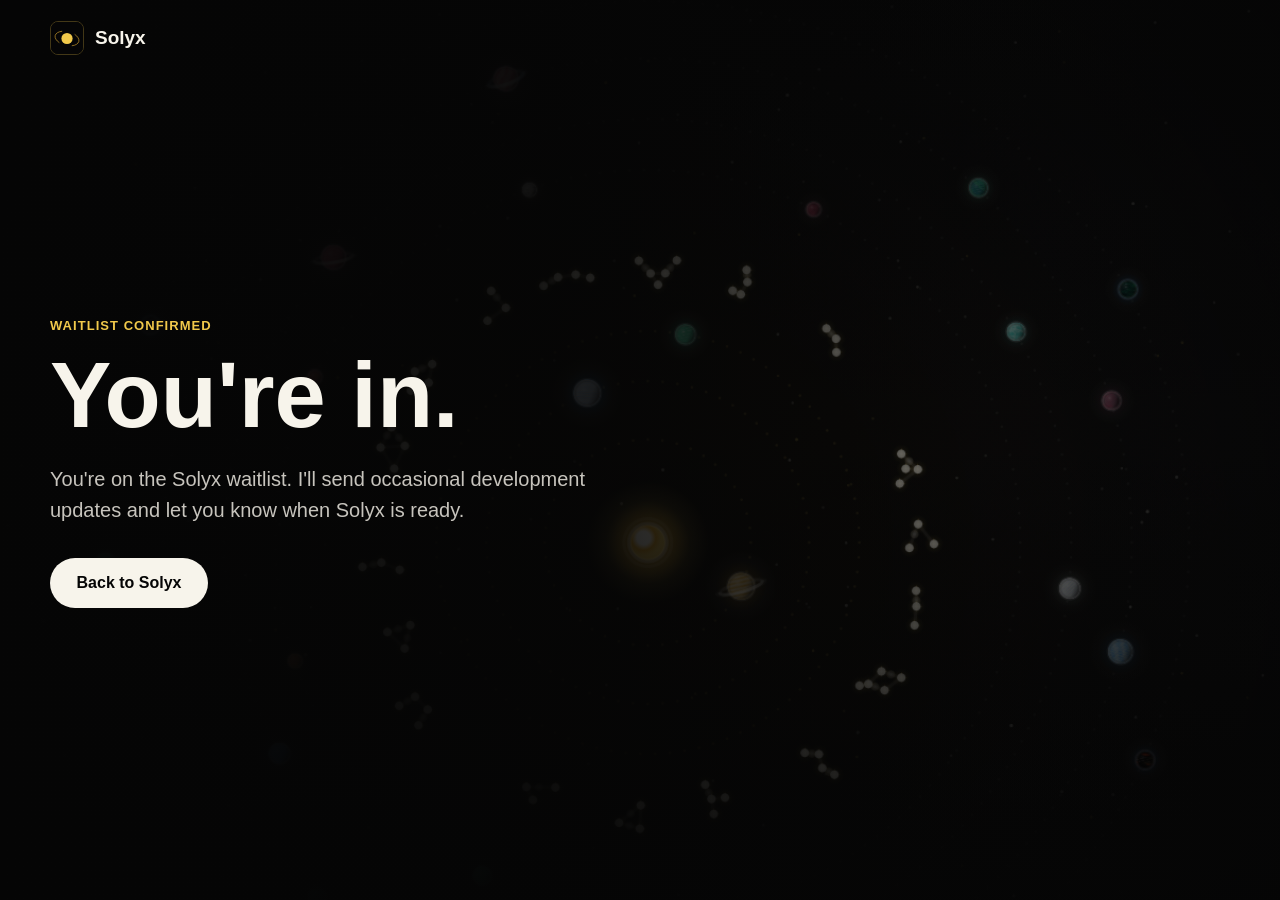
==== confirmed/index.html @ 7e3e79fc "Add branded waitlist confirmation page" ====
<!doctype html>
<html lang="en">
<head>
  <meta charset="utf-8">
  <meta name="viewport" content="width=device-width, initial-scale=1">
  <meta name="theme-color" content="#050505">
  <meta name="robots" content="noindex">
  <meta name="description" content="Your place on the Solyx waitlist is confirmed.">
  <title>You're on the waitlist - Solyx</title>
  <link rel="icon" href="../assets/solyx-icon.svg" type="image/svg+xml">
  <link rel="stylesheet" href="../styles.css?v=20260911-5">
</head>
<body class="confirmation-body">
  <main class="confirmation-main">
    <img class="confirmation-galaxy" src="../assets/galaxy-overview.png" alt="" width="1206" height="2622" fetchpriority="high" decoding="async">
    <div class="confirmation-shade" aria-hidden="true"></div>

    <header class="confirmation-header wide-shell">
      <a class="brand" href="../" aria-label="Solyx home">
        <img src="../assets/solyx-icon.svg" alt="" width="34" height="34">
        <span>Solyx</span>
      </a>
    </header>

    <div class="confirmation-content wide-shell">
      <p class="eyebrow">Waitlist confirmed</p>
      <h1>You're in.</h1>
      <p>You're on the Solyx waitlist. I'll send occasional development updates and let you know when Solyx is ready.</p>
      <a class="button confirmation-button" href="../">Back to Solyx</a>
    </div>
  </main>
</body>
</html>
---- styles.css ----
:root {
  color-scheme: dark;
  --background: #050505;
  --surface: #11110f;
  --text: #f7f4eb;
  --muted: #aaa7a0;
  --gold: #f1c94b;
  --line: rgba(247, 244, 235, 0.14);
  --wide: 1180px;
  --content: 760px;
}

* { box-sizing: border-box; }
html { background: var(--background); scroll-behavior: smooth; }
body {
  margin: 0;
  min-width: 320px;
  color: var(--text);
  background: var(--background);
  font-family: -apple-system, BlinkMacSystemFont, "SF Pro Text", "Helvetica Neue", sans-serif;
  line-height: 1.55;
}
body::selection { color: #050505; background: var(--gold); }
img { display: block; max-width: 100%; }
a { color: inherit; text-underline-offset: 0.2em; }
button, input { font: inherit; }

.wide-shell, .content-shell, .shell {
  width: min(calc(100% - 40px), var(--wide));
  margin-inline: auto;
}
.content-shell, .document, .shell { max-width: var(--content); }

.site-header {
  position: absolute;
  z-index: 20;
  top: 0;
  right: 0;
  left: 0;
  border-bottom: 1px solid rgba(255, 255, 255, 0.08);
  background: linear-gradient(rgba(5, 5, 5, 0.8), rgba(5, 5, 5, 0.18));
  backdrop-filter: blur(16px);
}
.header-inner, header:not(.site-header) {
  display: flex;
  min-height: 76px;
  align-items: center;
  justify-content: space-between;
  gap: 28px;
}
.brand {
  display: inline-flex;
  align-items: center;
  gap: 11px;
  font-size: 19px;
  font-weight: 750;
  text-decoration: none;
}
.brand img { border: 1px solid rgba(241, 201, 75, 0.26); border-radius: 8px; }
nav {
  display: flex;
  align-items: center;
  gap: 28px;
  color: rgba(247, 244, 235, 0.76);
  font-size: 14px;
}
nav a, .footer-links a { text-decoration: none; }
nav a:hover, .footer-links a:hover { color: var(--gold); }
.header-cta {
  display: inline-flex;
  min-height: 42px;
  align-items: center;
  padding: 0 17px;
  border: 1px solid rgba(247, 244, 235, 0.32);
  border-radius: 999px;
  background: rgba(5, 5, 5, 0.48);
  font-size: 14px;
  font-weight: 700;
  text-decoration: none;
}

.hero {
  position: relative;
  display: grid;
  min-height: min(860px, 92svh);
  align-items: end;
  overflow: hidden;
  isolation: isolate;
}
.hero-galaxy, .hero-shade {
  position: absolute;
  z-index: -2;
  inset: 0;
  width: 100%;
  height: 100%;
}
.hero-galaxy {
  top: -6.07%;
  bottom: auto;
  height: 106.07%;
  object-fit: cover;
  object-position: center 44%;
  filter: brightness(0.82) saturate(0.94);
  transform: scale(1.02);
}
.hero-shade {
  z-index: -1;
  background:
    linear-gradient(90deg, rgba(5, 5, 5, 0.97) 0%, rgba(5, 5, 5, 0.74) 40%, rgba(5, 5, 5, 0.22) 72%, rgba(5, 5, 5, 0.38) 100%),
    linear-gradient(0deg, #050505 0%, transparent 24%, rgba(5, 5, 5, 0.42) 100%);
}
.hero-content { padding-top: 150px; padding-bottom: 112px; }
.eyebrow {
  margin: 0 0 14px;
  color: var(--gold);
  font-size: 13px;
  font-weight: 760;
  letter-spacing: 0.08em;
  text-transform: uppercase;
}
h1, h2, h3, p { letter-spacing: 0; }
h1 {
  max-width: 820px;
  margin: 0;
  font-size: clamp(48px, 7.4vw, 92px);
  line-height: 0.98;
}
h2 { margin: 0; font-size: clamp(38px, 5vw, 64px); line-height: 1.04; }
h3 { font-size: 20px; line-height: 1.2; }
.hero-copy {
  max-width: 600px;
  margin: 24px 0 0;
  color: rgba(247, 244, 235, 0.78);
  font-size: clamp(18px, 2vw, 22px);
}
.waitlist-form {
  width: min(100%, 570px);
  margin-top: 32px;
}
.waitlist-form .formkit-fields {
  display: flex;
  gap: 10px;
  padding: 7px;
  border: 1px solid rgba(247, 244, 235, 0.24);
  border-radius: 999px;
  background: rgba(5, 5, 5, 0.76);
  box-shadow: 0 20px 70px rgba(0, 0, 0, 0.38);
  backdrop-filter: blur(14px);
}
.waitlist-form .formkit-field {
  display: flex;
  min-width: 0;
  flex: 1;
}
.waitlist-form input {
  min-width: 0;
  flex: 1;
  padding: 0 16px;
  border: 0;
  outline: 0;
  background: transparent;
  color: var(--text);
}
.waitlist-form input::placeholder { color: #85827b; }
.waitlist-form button, .button {
  min-height: 50px;
  padding: 0 22px;
  border: 0;
  border-radius: 999px;
  background: var(--text);
  color: #050505;
  font-weight: 760;
  cursor: pointer;
}
.waitlist-form button:hover, .button:hover { background: var(--gold); }
.waitlist-form button:focus-visible,
.button:focus-visible,
.header-cta:focus-visible,
a:focus-visible,
summary:focus-visible {
  outline: 2px solid var(--gold);
  outline-offset: 3px;
}
.waitlist-form button[data-active] { color: transparent; cursor: wait; }
.waitlist-form .formkit-alert {
  margin: 0 0 8px;
  padding: 0;
  font-size: 12px;
  list-style: none;
}
.waitlist-form .formkit-alert-error { color: #f3a5a0; }
.waitlist-form .formkit-alert-success {
  padding: 13px 15px;
  border: 1px solid rgba(241, 201, 75, 0.34);
  border-radius: 8px;
  background: rgba(241, 201, 75, 0.08);
  color: var(--text);
  font-size: 14px;
  line-height: 1.45;
}
.formkit-powered-by-convertkit-container { margin: 8px 0 0 15px; }
.formkit-powered-by-convertkit {
  color: #77746d;
  font-size: 10px;
  text-decoration: none;
}
.formkit-powered-by-convertkit:hover { color: #aaa69d; }
.form-note { margin: 6px 0 0; color: #8f8c84; font-size: 12px; }
.scroll-cue {
  position: absolute;
  right: 28px;
  bottom: 28px;
  display: inline-flex;
  align-items: center;
  gap: 12px;
  color: rgba(247, 244, 235, 0.62);
  font-size: 12px;
  text-decoration: none;
  text-transform: uppercase;
}

.story-section, .principles, .faq-section, .final-cta { padding: 128px 0; }
.story-section, .faq-section { background: #080808; }
.section-intro {
  max-width: 640px;
  margin: 24px 0 0;
  color: var(--muted);
  font-size: 19px;
}
.steps {
  display: grid;
  grid-template-columns: repeat(3, minmax(0, 1fr));
  gap: 34px;
  margin: 72px 0 0;
  padding: 0;
  list-style: none;
}
.steps li { padding-top: 22px; border-top: 1px solid var(--line); }
.step-number {
  color: var(--gold);
  font-family: ui-monospace, "SFMono-Regular", Menlo, monospace;
  font-size: 12px;
}
.steps h3 { margin: 36px 0 10px; }
.steps p, .principle-grid p, .feature-copy p, .final-cta > div > p, footer p { color: var(--muted); }

.feature {
  position: relative;
  overflow: hidden;
  border-top: 1px solid rgba(247, 244, 235, 0.08);
  background: #050505;
}
.feature:nth-of-type(even) { background: #090908; }
.feature-layout {
  display: grid;
  min-height: 820px;
  grid-template-columns: minmax(0, 0.82fr) minmax(360px, 0.7fr);
  align-items: center;
  gap: clamp(50px, 9vw, 140px);
  padding: 100px 0;
}
.feature-layout.reverse { grid-template-columns: minmax(360px, 0.7fr) minmax(0, 0.82fr); }
.feature-layout.reverse .feature-copy { order: 2; }
.feature-copy p:not(.eyebrow) {
  max-width: 540px;
  margin: 24px 0 0;
  font-size: 19px;
}
.feature-copy .feature-detail { color: var(--text); font-size: 15px; font-weight: 700; }
.phone-stage {
  position: relative;
  width: min(100%, 390px);
  justify-self: center;
  aspect-ratio: 1206 / 2472;
  border: 7px solid #24242a;
  border-radius: 48px;
  background: #000;
  box-shadow: 0 38px 100px rgba(0, 0, 0, 0.55), 0 0 70px rgba(241, 201, 75, 0.06);
  overflow: hidden;
}
.phone-stage img {
  position: absolute;
  top: 0;
  left: 0;
  width: 100%;
  height: auto;
  transform: translateY(-5.72%);
}
.feature-galaxy::after {
  position: absolute;
  z-index: 0;
  right: -20%;
  bottom: -40%;
  width: 80%;
  aspect-ratio: 1;
  border: 1px solid rgba(241, 201, 75, 0.1);
  border-radius: 50%;
  box-shadow: 0 0 0 90px rgba(241, 201, 75, 0.025), 0 0 0 180px rgba(241, 201, 75, 0.018);
  content: "";
}
.feature-layout > * { position: relative; z-index: 1; }

.principles { border-top: 1px solid var(--line); }
.principle-grid {
  display: grid;
  grid-template-columns: repeat(3, minmax(0, 1fr));
  gap: 14px;
  margin-top: 64px;
}
.principle-grid article { padding: 22px 0; border-top: 1px solid var(--line); }
.principle-grid h3 { margin: 0 0 9px; }
.principle-grid p { margin: 0; font-size: 15px; }

.faq-list { margin-top: 54px; border-top: 1px solid var(--line); }
details { border-bottom: 1px solid var(--line); }
summary {
  position: relative;
  padding: 24px 42px 24px 0;
  font-size: 18px;
  font-weight: 650;
  cursor: pointer;
  list-style: none;
}
summary::-webkit-details-marker { display: none; }
summary::after { position: absolute; top: 23px; right: 0; color: var(--gold); content: "+"; }
details[open] summary::after { content: "−"; }
details p { max-width: 650px; margin: -4px 0 24px; color: var(--muted); }

.final-cta {
  position: relative;
  overflow: hidden;
  text-align: center;
  background: #0b0a07;
}
.final-cta::before {
  position: absolute;
  top: 44%;
  left: 50%;
  width: 500px;
  aspect-ratio: 1;
  border-radius: 50%;
  background: rgba(241, 201, 75, 0.08);
  box-shadow: 0 0 120px 80px rgba(241, 201, 75, 0.055);
  transform: translate(-50%, -50%);
  content: "";
  filter: blur(30px);
}
.final-cta .content-shell { position: relative; }
.final-cta > div > p:not(.eyebrow) { margin: 20px auto 0; font-size: 18px; }
.waitlist-form.centered { margin-inline: auto; }

footer { padding: 64px 0 42px; border-top: 1px solid var(--line); }
.footer-layout { display: grid; grid-template-columns: 1fr auto; gap: 36px; }
footer p { max-width: 360px; margin: 18px 0 0; font-size: 14px; }
.footer-links {
  display: flex;
  flex-wrap: wrap;
  align-content: flex-start;
  justify-content: flex-end;
  gap: 22px;
  color: var(--muted);
  font-size: 14px;
}
.copyright { grid-column: 1 / -1; padding-top: 34px; border-top: 1px solid var(--line); }

.document { padding: 72px 0 110px; }
.document h1 { margin: 0 0 12px; font-size: clamp(42px, 7vw, 62px); line-height: 1.02; }
.updated { margin: 0 0 52px; color: var(--muted); }
.document h2 { margin: 48px 0 12px; font-size: 24px; line-height: 1.2; }
.document p, .document li { color: #cfccc4; }
.document ul { padding-left: 22px; }
.document .button { display: inline-flex; align-items: center; justify-content: center; text-decoration: none; }
.actions { margin-top: 28px; }

.confirmation-body { min-height: 100svh; }
.confirmation-main {
  position: relative;
  display: grid;
  min-height: 100svh;
  align-items: center;
  overflow: hidden;
  isolation: isolate;
}
.confirmation-galaxy,
.confirmation-shade {
  position: absolute;
  inset: 0;
  width: 100%;
  height: 100%;
}
.confirmation-galaxy {
  z-index: -2;
  object-fit: cover;
  object-position: center 46%;
  filter: brightness(0.72) saturate(0.9);
}
.confirmation-shade {
  z-index: -1;
  background:
    linear-gradient(90deg, rgba(5, 5, 5, 0.98) 0%, rgba(5, 5, 5, 0.86) 42%, rgba(5, 5, 5, 0.3) 78%, rgba(5, 5, 5, 0.56) 100%),
    linear-gradient(0deg, rgba(5, 5, 5, 0.9), transparent 52%, rgba(5, 5, 5, 0.62));
}
.confirmation-header {
  position: absolute;
  z-index: 1;
  top: 0;
  right: 0;
  left: 0;
  display: flex;
  min-height: 76px;
  align-items: center;
}
.confirmation-content {
  position: relative;
  z-index: 1;
  padding-top: 120px;
  padding-bottom: 96px;
}
.confirmation-content h1 { max-width: 680px; }
.confirmation-content > p:not(.eyebrow) {
  max-width: 570px;
  margin: 24px 0 0;
  color: rgba(247, 244, 235, 0.8);
  font-size: 20px;
}
.confirmation-button {
  display: inline-flex;
  align-items: center;
  justify-content: center;
  margin-top: 32px;
  min-width: 158px;
  text-decoration: none;
}

.sr-only {
  position: absolute;
  width: 1px;
  height: 1px;
  padding: 0;
  margin: -1px;
  overflow: hidden;
  clip: rect(0, 0, 0, 0);
  white-space: nowrap;
  border: 0;
}

@media (max-width: 820px) {
  nav { display: none; }
  .site-header {
    border-bottom-color: rgba(255, 255, 255, 0.06);
    background: rgba(5, 5, 5, 0.82);
  }
  .hero {
    min-height: 94svh;
    align-items: start;
  }
  .hero-galaxy {
    object-position: 50% 48%;
    filter: brightness(0.9) saturate(0.96);
    transform: scale(1.01);
  }
  .hero-shade {
    background:
      linear-gradient(180deg, #050505 5%, rgba(5, 5, 5, 0.96) 28%, rgba(5, 5, 5, 0.5) 58%, rgba(5, 5, 5, 0.9) 100%),
      linear-gradient(90deg, rgba(5, 5, 5, 0.28), transparent 50%, rgba(5, 5, 5, 0.2));
  }
  .hero-content {
    align-self: start;
    padding-top: 132px;
    padding-bottom: 96px;
  }
  .scroll-cue { display: none; }
  .steps, .principle-grid { grid-template-columns: 1fr; }
  .steps { gap: 0; margin-top: 52px; }
  .steps li {
    display: grid;
    grid-template-columns: 42px 1fr;
    column-gap: 12px;
    padding: 22px 0;
  }
  .steps li:last-child { border-bottom: 1px solid var(--line); }
  .steps .step-number { grid-row: 1 / 3; padding-top: 4px; }
  .steps h3 { margin: 0 0 7px; }
  .steps p { margin: 0; }
  .feature-layout, .feature-layout.reverse {
    min-height: auto;
    grid-template-columns: 1fr;
    gap: 36px;
    padding: 80px 0 0;
  }
  .feature-layout.reverse .feature-copy { order: initial; }
  .phone-stage {
    width: min(100%, 390px);
    height: auto;
    aspect-ratio: 1206 / 2472;
    border: 5px solid #24242a;
    border-radius: 38px;
    box-shadow: 0 28px 72px rgba(0, 0, 0, 0.42), 0 0 54px rgba(241, 201, 75, 0.045);
  }
  .feature-galaxy::after { display: none; }
  .confirmation-galaxy {
    object-position: center 47%;
    filter: brightness(0.68) saturate(0.9);
  }
  .confirmation-shade {
    background:
      linear-gradient(180deg, rgba(5, 5, 5, 0.94) 0%, rgba(5, 5, 5, 0.74) 44%, rgba(5, 5, 5, 0.9) 100%),
      linear-gradient(90deg, rgba(5, 5, 5, 0.92), rgba(5, 5, 5, 0.38));
  }
}

@media (max-width: 560px) {
  .wide-shell, .content-shell, .shell { width: min(calc(100% - 32px), var(--wide)); }
  .header-inner, header:not(.site-header) { min-height: 68px; }
  .brand { gap: 9px; font-size: 17px; }
  .brand img { width: 31px; height: 31px; }
  .header-cta { min-height: 40px; padding-inline: 14px; font-size: 13px; }
  .hero { min-height: 90svh; }
  .hero-content { padding-top: 112px; padding-bottom: 64px; }
  h1 { font-size: 44px; line-height: 0.98; }
  h2 { font-size: 36px; line-height: 1.05; }
  .eyebrow { margin-bottom: 11px; font-size: 12px; }
  .hero-copy { max-width: 345px; margin-top: 18px; font-size: 17px; line-height: 1.48; }
  .waitlist-form { margin-top: 24px; }
  .waitlist-form .formkit-fields { flex-direction: column; border-radius: 8px; background: rgba(5, 5, 5, 0.84); }
  .waitlist-form input { min-height: 48px; }
  .waitlist-form button { width: 100%; min-height: 52px; border-radius: 6px; }
  .formkit-powered-by-convertkit-container { margin-left: 8px; }
  .form-note { max-width: 330px; margin-top: 8px; line-height: 1.45; }
  .story-section, .principles, .faq-section, .final-cta { padding: 80px 0; }
  .story-section { padding-top: 44px; }
  .section-intro, .feature-copy p:not(.eyebrow), .final-cta > div > p:not(.eyebrow) {
    margin-top: 18px;
    font-size: 17px;
  }
  .feature-layout, .feature-layout.reverse { padding-top: 72px; }
  .feature-copy .feature-detail { font-size: 14px; line-height: 1.5; }
  .phone-stage {
    width: min(100%, 390px);
    height: auto;
    margin-inline: auto;
    border-width: 4px;
    border-radius: 32px;
  }
  .principle-grid { gap: 0; margin-top: 44px; }
  .principle-grid article { padding: 20px 0; }
  .principle-grid article:last-child { border-bottom: 1px solid var(--line); }
  .faq-list { margin-top: 38px; }
  summary { padding-block: 21px; font-size: 16px; }
  summary::after { top: 20px; }
  .final-cta { text-align: left; }
  .waitlist-form.centered { margin-inline: 0; }
  .confirmation-header { min-height: 68px; }
  .confirmation-content { padding-top: 112px; padding-bottom: 64px; }
  .confirmation-content > p:not(.eyebrow) { margin-top: 18px; font-size: 17px; line-height: 1.5; }
  .confirmation-button { width: 100%; margin-top: 26px; }
  footer { padding: 52px 0 34px; }
  .footer-layout { grid-template-columns: 1fr; }
  .footer-links { justify-content: flex-start; }
}

@media (max-width: 560px) and (max-height: 720px) {
  .hero-content { padding-top: 96px; padding-bottom: 32px; }
  h1 { font-size: 40px; }
  .hero-copy { margin-top: 14px; font-size: 16px; }
  .waitlist-form { margin-top: 18px; }
  .form-note { font-size: 11px; }
}

@media (prefers-reduced-motion: reduce) {
  html { scroll-behavior: auto; }
}
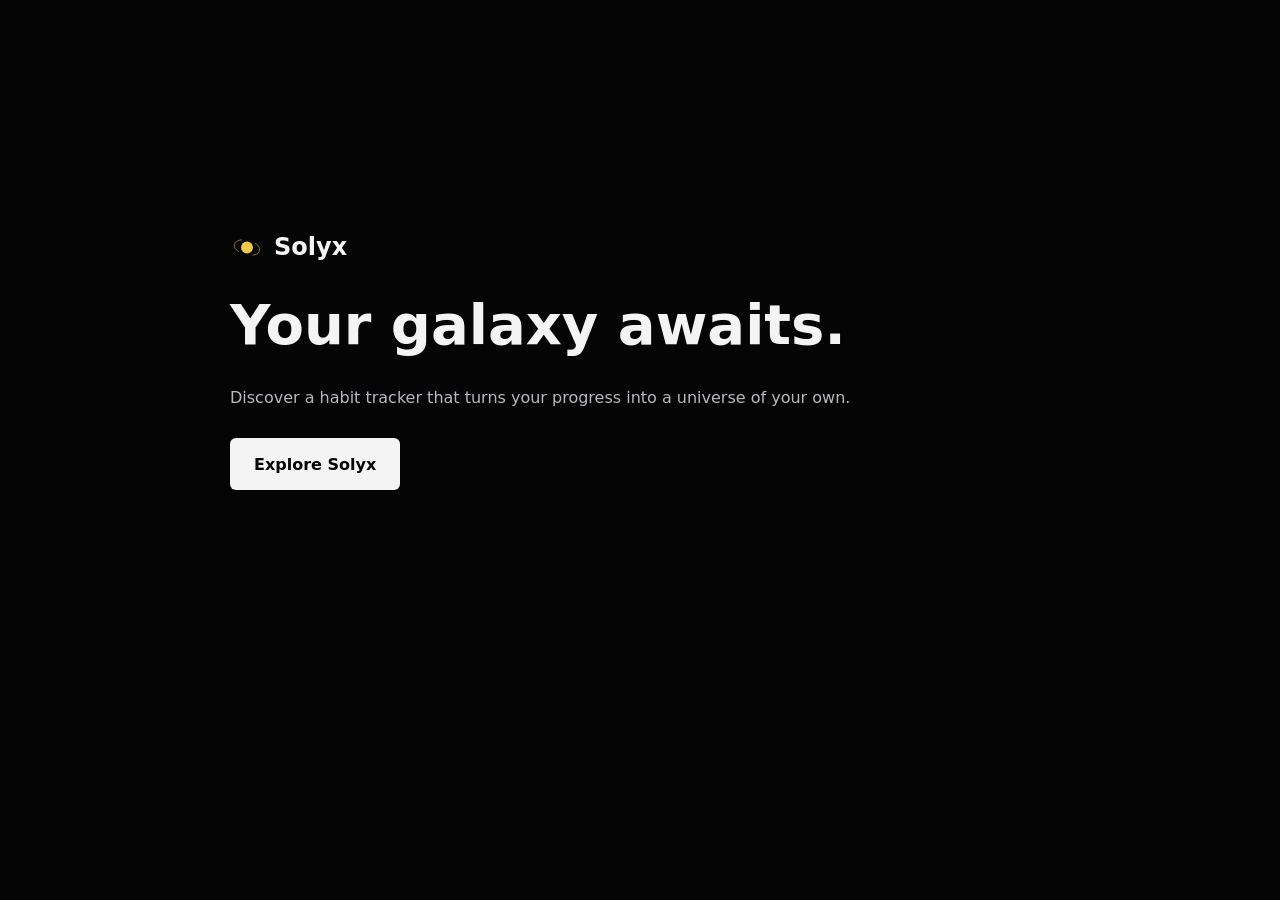
==== commit 9fcec8d7: "Publish galaxy website redesign with live App Store download" ====
--- a/confirmed/index.html
+++ b/confirmed/index.html
@@ -1,33 +1,29 @@
 <!doctype html>
 <html lang="en">
-<head>
-  <meta charset="utf-8">
-  <meta name="viewport" content="width=device-width, initial-scale=1">
-  <meta name="theme-color" content="#050505">
-  <meta name="robots" content="noindex">
-  <meta name="description" content="Your place on the Solyx waitlist is confirmed.">
-  <title>You're on the waitlist - Solyx</title>
-  <link rel="icon" href="../assets/solyx-icon.svg" type="image/svg+xml">
-  <link rel="stylesheet" href="../styles.css?v=20260911-5">
-</head>
-<body class="confirmation-body">
-  <main class="confirmation-main">
-    <img class="confirmation-galaxy" src="../assets/galaxy-overview.png" alt="" width="1206" height="2622" fetchpriority="high" decoding="async">
-    <div class="confirmation-shade" aria-hidden="true"></div>
-
-    <header class="confirmation-header wide-shell">
-      <a class="brand" href="../" aria-label="Solyx home">
-        <img src="../assets/solyx-icon.svg" alt="" width="34" height="34">
-        <span>Solyx</span>
-      </a>
-    </header>
-
-    <div class="confirmation-content wide-shell">
-      <p class="eyebrow">Waitlist confirmed</p>
-      <h1>You're in.</h1>
-      <p>You're on the Solyx waitlist. I'll send occasional development updates and let you know when Solyx is ready.</p>
-      <a class="button confirmation-button" href="../">Back to Solyx</a>
-    </div>
-  </main>
-</body>
+  <head>
+    <meta charset="utf-8" />
+    <meta name="viewport" content="width=device-width, initial-scale=1" />
+    <meta name="robots" content="noindex" />
+    <title>Solyx</title>
+    <link rel="stylesheet" href="../styles.css?v=20260929" />
+    <link rel="icon" href="../assets/solyx-icon.svg" />
+  </head>
+  <body>
+    <main class="confirmation shell">
+      <a class="brand" href="../"
+        ><img
+          src="../assets/solyx-icon.svg"
+          alt=""
+          width="34"
+          height="34"
+        />Solyx</a
+      >
+      <h1>Your galaxy awaits.</h1>
+      <p>
+        Discover a habit tracker that turns your progress into a universe of
+        your own.
+      </p>
+      <a class="button" href="../">Explore Solyx</a>
+    </main>
+  </body>
 </html>
--- a/styles.css
+++ b/styles.css
@@ -1,572 +1,1176 @@
 :root {
   color-scheme: dark;
-  --background: #050505;
-  --surface: #11110f;
-  --text: #f7f4eb;
-  --muted: #aaa7a0;
+  --bg: #050505;
+  --surface: #111112;
+  --text: #f4f4f5;
+  --muted: #b9b7c0;
+  --line: #303034;
   --gold: #f1c94b;
-  --line: rgba(247, 244, 235, 0.14);
-  --wide: 1180px;
-  --content: 760px;
-}
-
-* { box-sizing: border-box; }
-html { background: var(--background); scroll-behavior: smooth; }
+  --ease: cubic-bezier(0.16, 1, 0.3, 1);
+  font-family:
+    system-ui,
+    -apple-system,
+    BlinkMacSystemFont,
+    "Segoe UI",
+    Roboto,
+    Oxygen,
+    Ubuntu,
+    Cantarell,
+    "Fira Sans",
+    "Droid Sans",
+    "Helvetica Neue",
+    sans-serif;
+  color: var(--text);
+  background: var(--bg);
+  font-synthesis: none;
+}
+* {
+  box-sizing: border-box;
+  letter-spacing: 0;
+}
+html {
+  scroll-behavior: smooth;
+  scroll-padding-top: 100px;
+}
 body {
   margin: 0;
-  min-width: 320px;
-  color: var(--text);
-  background: var(--background);
-  font-family: -apple-system, BlinkMacSystemFont, "SF Pro Text", "Helvetica Neue", sans-serif;
-  line-height: 1.55;
-}
-body::selection { color: #050505; background: var(--gold); }
-img { display: block; max-width: 100%; }
-a { color: inherit; text-underline-offset: 0.2em; }
-button, input { font: inherit; }
-
-.wide-shell, .content-shell, .shell {
-  width: min(calc(100% - 40px), var(--wide));
+}
+a {
+  color: inherit;
+  text-decoration: none;
+}
+button {
+  font: inherit;
+  color: inherit;
+}
+img {
+  display: block;
+  max-width: 100%;
+  height: auto;
+}
+h1,
+h2,
+h3,
+p,
+figure {
+  margin: 0;
+}
+h1,
+h2,
+h3 {
+  font-weight: 600;
+  text-wrap: balance;
+}
+h2 {
+  font-size: 48px;
+  line-height: 1.08;
+}
+h3 {
+  font-size: 30px;
+  line-height: 1.12;
+}
+p {
+  line-height: 1.6;
+}
+::selection {
+  background: var(--gold);
+  color: var(--bg);
+}
+:focus-visible {
+  outline: 2px solid var(--gold);
+  outline-offset: 6px;
+}
+a,
+button,
+summary {
+  -webkit-tap-highlight-color: transparent;
+}
+button,
+summary {
+  cursor: pointer;
+}
+a:hover {
+  color: var(--gold);
+}
+[hidden] {
+  display: none !important;
+}
+.section-shell {
+  width: min(1120px, calc(100% - 48px));
   margin-inline: auto;
 }
-.content-shell, .document, .shell { max-width: var(--content); }
-
+.skip-link {
+  position: fixed;
+  top: -100px;
+  left: 8px;
+  z-index: 20;
+  padding: 12px;
+  background: var(--text);
+  color: var(--bg);
+}
+.skip-link:focus {
+  top: 8px;
+}
 .site-header {
+  height: 80px;
+  width: min(1320px, calc(100% - 64px));
+  margin: auto;
+  display: flex;
+  align-items: center;
+  justify-content: space-between;
+  gap: 20px;
   position: absolute;
-  z-index: 20;
-  top: 0;
-  right: 0;
-  left: 0;
-  border-bottom: 1px solid rgba(255, 255, 255, 0.08);
-  background: linear-gradient(rgba(5, 5, 5, 0.8), rgba(5, 5, 5, 0.18));
-  backdrop-filter: blur(16px);
-}
-.header-inner, header:not(.site-header) {
-  display: flex;
-  min-height: 76px;
-  align-items: center;
-  justify-content: space-between;
-  gap: 28px;
+  inset: 0 0 auto;
+  z-index: 5;
 }
 .brand {
   display: inline-flex;
   align-items: center;
-  gap: 11px;
-  font-size: 19px;
-  font-weight: 750;
-  text-decoration: none;
-}
-.brand img { border: 1px solid rgba(241, 201, 75, 0.26); border-radius: 8px; }
-nav {
-  display: flex;
-  align-items: center;
-  gap: 28px;
-  color: rgba(247, 244, 235, 0.76);
+  gap: 10px;
+  font-size: 24px;
+  font-weight: 600;
+}
+.brand img {
+  flex-shrink: 0;
+}
+.site-header nav {
+  display: flex;
+  gap: 32px;
   font-size: 14px;
 }
-nav a, .footer-links a { text-decoration: none; }
-nav a:hover, .footer-links a:hover { color: var(--gold); }
-.header-cta {
-  display: inline-flex;
-  min-height: 42px;
-  align-items: center;
-  padding: 0 17px;
-  border: 1px solid rgba(247, 244, 235, 0.32);
-  border-radius: 999px;
-  background: rgba(5, 5, 5, 0.48);
+.site-header nav a {
+  padding: 14px 0;
+}
+.nav-download {
   font-size: 14px;
-  font-weight: 700;
-  text-decoration: none;
-}
-
+  padding: 12px 18px;
+  border: 1px solid #56545a;
+  border-radius: 6px;
+  white-space: nowrap;
+  transition:
+    background 0.2s,
+    color 0.2s;
+}
+.nav-download:hover {
+  background: var(--text);
+  color: var(--bg);
+}
 .hero {
+  height: calc(100svh - 150px);
+  min-height: 730px;
+  max-height: 1050px;
   position: relative;
-  display: grid;
-  min-height: min(860px, 92svh);
-  align-items: end;
+  isolation: isolate;
   overflow: hidden;
-  isolation: isolate;
-}
-.hero-galaxy, .hero-shade {
+  border-bottom: 1px solid var(--line);
+}
+.hero-universe {
   position: absolute;
-  z-index: -2;
   inset: 0;
-  width: 100%;
-  height: 100%;
-}
-.hero-galaxy {
-  top: -6.07%;
-  bottom: auto;
-  height: 106.07%;
-  object-fit: cover;
-  object-position: center 44%;
-  filter: brightness(0.82) saturate(0.94);
-  transform: scale(1.02);
-}
-.hero-shade {
   z-index: -1;
-  background:
-    linear-gradient(90deg, rgba(5, 5, 5, 0.97) 0%, rgba(5, 5, 5, 0.74) 40%, rgba(5, 5, 5, 0.22) 72%, rgba(5, 5, 5, 0.38) 100%),
-    linear-gradient(0deg, #050505 0%, transparent 24%, rgba(5, 5, 5, 0.42) 100%);
-}
-.hero-content { padding-top: 150px; padding-bottom: 112px; }
-.eyebrow {
-  margin: 0 0 14px;
-  color: var(--gold);
-  font-size: 13px;
-  font-weight: 760;
-  letter-spacing: 0.08em;
-  text-transform: uppercase;
-}
-h1, h2, h3, p { letter-spacing: 0; }
-h1 {
-  max-width: 820px;
-  margin: 0;
-  font-size: clamp(48px, 7.4vw, 92px);
-  line-height: 0.98;
-}
-h2 { margin: 0; font-size: clamp(38px, 5vw, 64px); line-height: 1.04; }
-h3 { font-size: 20px; line-height: 1.2; }
-.hero-copy {
-  max-width: 600px;
-  margin: 24px 0 0;
-  color: rgba(247, 244, 235, 0.78);
-  font-size: clamp(18px, 2vw, 22px);
-}
-.waitlist-form {
-  width: min(100%, 570px);
-  margin-top: 32px;
-}
-.waitlist-form .formkit-fields {
-  display: flex;
-  gap: 10px;
-  padding: 7px;
-  border: 1px solid rgba(247, 244, 235, 0.24);
-  border-radius: 999px;
-  background: rgba(5, 5, 5, 0.76);
-  box-shadow: 0 20px 70px rgba(0, 0, 0, 0.38);
-  backdrop-filter: blur(14px);
-}
-.waitlist-form .formkit-field {
-  display: flex;
-  min-width: 0;
-  flex: 1;
-}
-.waitlist-form input {
-  min-width: 0;
-  flex: 1;
-  padding: 0 16px;
-  border: 0;
-  outline: 0;
-  background: transparent;
-  color: var(--text);
-}
-.waitlist-form input::placeholder { color: #85827b; }
-.waitlist-form button, .button {
-  min-height: 50px;
-  padding: 0 22px;
-  border: 0;
-  border-radius: 999px;
-  background: var(--text);
-  color: #050505;
-  font-weight: 760;
-  cursor: pointer;
-}
-.waitlist-form button:hover, .button:hover { background: var(--gold); }
-.waitlist-form button:focus-visible,
-.button:focus-visible,
-.header-cta:focus-visible,
-a:focus-visible,
-summary:focus-visible {
-  outline: 2px solid var(--gold);
-  outline-offset: 3px;
-}
-.waitlist-form button[data-active] { color: transparent; cursor: wait; }
-.waitlist-form .formkit-alert {
-  margin: 0 0 8px;
-  padding: 0;
-  font-size: 12px;
-  list-style: none;
-}
-.waitlist-form .formkit-alert-error { color: #f3a5a0; }
-.waitlist-form .formkit-alert-success {
-  padding: 13px 15px;
-  border: 1px solid rgba(241, 201, 75, 0.34);
-  border-radius: 8px;
-  background: rgba(241, 201, 75, 0.08);
-  color: var(--text);
-  font-size: 14px;
-  line-height: 1.45;
-}
-.formkit-powered-by-convertkit-container { margin: 8px 0 0 15px; }
-.formkit-powered-by-convertkit {
-  color: #77746d;
-  font-size: 10px;
-  text-decoration: none;
-}
-.formkit-powered-by-convertkit:hover { color: #aaa69d; }
-.form-note { margin: 6px 0 0; color: #8f8c84; font-size: 12px; }
-.scroll-cue {
+  overflow: hidden;
+}
+.galaxy-art {
   position: absolute;
-  right: 28px;
-  bottom: 28px;
-  display: inline-flex;
-  align-items: center;
-  gap: 12px;
-  color: rgba(247, 244, 235, 0.62);
-  font-size: 12px;
-  text-decoration: none;
-  text-transform: uppercase;
-}
-
-.story-section, .principles, .faq-section, .final-cta { padding: 128px 0; }
-.story-section, .faq-section { background: #080808; }
-.section-intro {
-  max-width: 640px;
-  margin: 24px 0 0;
-  color: var(--muted);
-  font-size: 19px;
-}
-.steps {
-  display: grid;
-  grid-template-columns: repeat(3, minmax(0, 1fr));
-  gap: 34px;
-  margin: 72px 0 0;
-  padding: 0;
-  list-style: none;
-}
-.steps li { padding-top: 22px; border-top: 1px solid var(--line); }
-.step-number {
-  color: var(--gold);
-  font-family: ui-monospace, "SFMono-Regular", Menlo, monospace;
-  font-size: 12px;
-}
-.steps h3 { margin: 36px 0 10px; }
-.steps p, .principle-grid p, .feature-copy p, .final-cta > div > p, footer p { color: var(--muted); }
-
-.feature {
-  position: relative;
-  overflow: hidden;
-  border-top: 1px solid rgba(247, 244, 235, 0.08);
-  background: #050505;
-}
-.feature:nth-of-type(even) { background: #090908; }
-.feature-layout {
-  display: grid;
-  min-height: 820px;
-  grid-template-columns: minmax(0, 0.82fr) minmax(360px, 0.7fr);
-  align-items: center;
-  gap: clamp(50px, 9vw, 140px);
-  padding: 100px 0;
-}
-.feature-layout.reverse { grid-template-columns: minmax(360px, 0.7fr) minmax(0, 0.82fr); }
-.feature-layout.reverse .feature-copy { order: 2; }
-.feature-copy p:not(.eyebrow) {
-  max-width: 540px;
-  margin: 24px 0 0;
-  font-size: 19px;
-}
-.feature-copy .feature-detail { color: var(--text); font-size: 15px; font-weight: 700; }
-.phone-stage {
-  position: relative;
-  width: min(100%, 390px);
-  justify-self: center;
-  aspect-ratio: 1206 / 2472;
-  border: 7px solid #24242a;
-  border-radius: 48px;
-  background: #000;
-  box-shadow: 0 38px 100px rgba(0, 0, 0, 0.55), 0 0 70px rgba(241, 201, 75, 0.06);
-  overflow: hidden;
-}
-.phone-stage img {
-  position: absolute;
-  top: 0;
-  left: 0;
-  width: 100%;
-  height: auto;
-  transform: translateY(-5.72%);
-}
-.feature-galaxy::after {
-  position: absolute;
-  z-index: 0;
-  right: -20%;
-  bottom: -40%;
-  width: 80%;
-  aspect-ratio: 1;
-  border: 1px solid rgba(241, 201, 75, 0.1);
-  border-radius: 50%;
-  box-shadow: 0 0 0 90px rgba(241, 201, 75, 0.025), 0 0 0 180px rgba(241, 201, 75, 0.018);
-  content: "";
-}
-.feature-layout > * { position: relative; z-index: 1; }
-
-.principles { border-top: 1px solid var(--line); }
-.principle-grid {
-  display: grid;
-  grid-template-columns: repeat(3, minmax(0, 1fr));
-  gap: 14px;
-  margin-top: 64px;
-}
-.principle-grid article { padding: 22px 0; border-top: 1px solid var(--line); }
-.principle-grid h3 { margin: 0 0 9px; }
-.principle-grid p { margin: 0; font-size: 15px; }
-
-.faq-list { margin-top: 54px; border-top: 1px solid var(--line); }
-details { border-bottom: 1px solid var(--line); }
-summary {
-  position: relative;
-  padding: 24px 42px 24px 0;
-  font-size: 18px;
-  font-weight: 650;
-  cursor: pointer;
-  list-style: none;
-}
-summary::-webkit-details-marker { display: none; }
-summary::after { position: absolute; top: 23px; right: 0; color: var(--gold); content: "+"; }
-details[open] summary::after { content: "−"; }
-details p { max-width: 650px; margin: -4px 0 24px; color: var(--muted); }
-
-.final-cta {
-  position: relative;
-  overflow: hidden;
-  text-align: center;
-  background: #0b0a07;
-}
-.final-cta::before {
-  position: absolute;
-  top: 44%;
   left: 50%;
-  width: 500px;
-  aspect-ratio: 1;
-  border-radius: 50%;
-  background: rgba(241, 201, 75, 0.08);
-  box-shadow: 0 0 120px 80px rgba(241, 201, 75, 0.055);
-  transform: translate(-50%, -50%);
-  content: "";
-  filter: blur(30px);
-}
-.final-cta .content-shell { position: relative; }
-.final-cta > div > p:not(.eyebrow) { margin: 20px auto 0; font-size: 18px; }
-.waitlist-form.centered { margin-inline: auto; }
-
-footer { padding: 64px 0 42px; border-top: 1px solid var(--line); }
-.footer-layout { display: grid; grid-template-columns: 1fr auto; gap: 36px; }
-footer p { max-width: 360px; margin: 18px 0 0; font-size: 14px; }
-.footer-links {
-  display: flex;
-  flex-wrap: wrap;
-  align-content: flex-start;
-  justify-content: flex-end;
-  gap: 22px;
-  color: var(--muted);
-  font-size: 14px;
-}
-.copyright { grid-column: 1 / -1; padding-top: 34px; border-top: 1px solid var(--line); }
-
-.document { padding: 72px 0 110px; }
-.document h1 { margin: 0 0 12px; font-size: clamp(42px, 7vw, 62px); line-height: 1.02; }
-.updated { margin: 0 0 52px; color: var(--muted); }
-.document h2 { margin: 48px 0 12px; font-size: 24px; line-height: 1.2; }
-.document p, .document li { color: #cfccc4; }
-.document ul { padding-left: 22px; }
-.document .button { display: inline-flex; align-items: center; justify-content: center; text-decoration: none; }
-.actions { margin-top: 28px; }
-
-.confirmation-body { min-height: 100svh; }
-.confirmation-main {
-  position: relative;
-  display: grid;
-  min-height: 100svh;
-  align-items: center;
-  overflow: hidden;
-  isolation: isolate;
-}
-.confirmation-galaxy,
-.confirmation-shade {
+  top: 125px;
+  width: 1100px;
+  height: 1100px;
+  transform: translateX(-50%);
+  background: url("./assets/galaxy.png") center 51% / 1100px auto no-repeat;
+  mask-image: linear-gradient(
+    to bottom,
+    transparent,
+    black 25%,
+    black 78%,
+    transparent
+  );
+  opacity: 0.95;
+}
+.galaxy-canvas {
   position: absolute;
   inset: 0;
   width: 100%;
   height: 100%;
-}
-.confirmation-galaxy {
-  z-index: -2;
+  opacity: 0;
+  transition: opacity 1.2s ease;
+}
+.galaxy-ready .galaxy-canvas {
+  opacity: 1;
+}
+.galaxy-ready .galaxy-art {
+  visibility: hidden;
+}
+.hero-content {
+  text-align: center;
+  position: relative;
+  padding: 116px 24px 0;
+}
+.app-store-download { display: inline-flex; margin-top: 24px; border-radius: 8px; transition: transform 180ms ease; }
+.app-store-download img { display: block; width: 180px; height: 60px; }
+.app-store-download:hover { transform: translateY(-2px); }
+.app-store-download:focus-visible { outline: 2px solid var(--gold); outline-offset: 6px; }
+.hero h1 {
+  font-size: 96px;
+  line-height: 1;
+}
+.hero-statement {
+  font-size: 36px;
+  font-weight: 600;
+  line-height: 1.12;
+  margin-top: 16px;
+}
+.hero-description {
+  font-size: 17px;
+  margin-top: 20px;
+  color: var(--muted);
+}
+.button {
+  display: inline-flex;
+  justify-content: center;
+  align-items: center;
+  gap: 24px;
+  min-height: 52px;
+  padding: 13px 24px;
+  background: var(--text);
+  color: var(--bg);
+  border-radius: 6px;
+  font-size: 16px;
+  font-weight: 600;
+  transition:
+    transform 0.3s var(--ease),
+    background 0.2s;
+}
+.button:hover {
+  background: var(--gold);
+  color: var(--bg);
+  transform: translateY(-2px);
+}
+.hero .button {
+  margin-top: 24px;
+}
+.availability {
+  font-size: 12px;
+  margin-top: 12px;
+  color: var(--muted);
+}
+.hero-bottom {
+  position: absolute;
+  inset: auto 32px 24px;
+  display: flex;
+  justify-content: space-between;
+  align-items: center;
+  font-size: 12px;
+  color: var(--muted);
+}
+.hero-content {
+  animation: arrive 1.1s var(--ease) both;
+}
+.intro {
+  padding-block: 64px 110px;
+  display: grid;
+  grid-template-columns: 1fr 1fr;
+  gap: 48px;
+  align-items: center;
+}
+.intro p {
+  font-size: 20px;
+  color: var(--muted);
+  max-width: 460px;
+}
+.intro p span {
+  display: block;
+  color: var(--text);
+  margin-top: 20px;
+}
+.app-tour {
+  background: #0b0b0d;
+  border-block: 1px solid var(--line);
+}
+.tour-heading {
+  padding-block: 88px 28px;
+  display: flex;
+  justify-content: space-between;
+  align-items: end;
+  gap: 32px;
+}
+.tour-heading p {
+  color: var(--muted);
+  font-size: 17px;
+  max-width: 245px;
+}
+.tour-layout {
+  display: grid;
+  grid-template-columns: 1fr 1fr;
+  gap: 100px;
+  position: relative;
+}
+.tour-device {
+  position: sticky;
+  top: 40px;
+  height: calc(100svh - 80px);
+  min-height: 540px;
+  max-height: 860px;
+  display: flex;
+  flex-direction: column;
+  align-items: center;
+  justify-content: center;
+  grid-column: 2;
+  grid-row: 1;
+}
+.phone {
+  position: relative;
+  width: 270px;
+  aspect-ratio: 1206/2622;
+  border-radius: 36px;
+  overflow: hidden;
+  background: #000;
+  outline: 1px solid #626166;
+  outline-offset: 4px;
+  box-shadow: 0 36px 60px -24px #000;
+  flex-shrink: 0;
+}
+.phone img {
+  width: 100%;
+  height: 100%;
   object-fit: cover;
-  object-position: center 46%;
-  filter: brightness(0.72) saturate(0.9);
-}
-.confirmation-shade {
-  z-index: -1;
+}
+.tour-device .phone {
+  height: min(70svh, 620px);
+  width: auto;
+  max-width: 100%;
+}
+.tour-screen {
+  position: absolute;
+  inset: 0;
+  opacity: 0;
+  transition:
+    opacity 0.7s var(--ease),
+    transform 0.9s var(--ease);
+  transform: translateY(14px);
+}
+.tour-screen.is-current {
+  opacity: 1;
+  transform: none;
+}
+.tour-progress {
+  display: flex;
+  gap: 10px;
+  margin-top: 28px;
+}
+.tour-progress i {
+  width: 6px;
+  height: 6px;
+  background: #67656e;
+  border-radius: 50%;
+  transition:
+    background 0.3s,
+    width 0.4s var(--ease);
+}
+.tour-progress i.is-current {
+  width: 28px;
+  border-radius: 8px;
+  background: var(--gold);
+}
+.tour-chapters {
+  grid-column: 1;
+  grid-row: 1;
+}
+.chapter {
+  min-height: 85svh;
+  display: flex;
+  align-items: center;
+  padding: 100px 0;
+}
+.chapter-copy h3 {
+  font-size: 44px;
+  margin-bottom: 24px;
+}
+.chapter-copy p {
+  font-size: 19px;
+  color: var(--muted);
+  max-width: 390px;
+}
+.chapter-copy .detail {
+  font-size: 14px;
+  color: var(--text);
+  margin-top: 24px;
+  padding-top: 20px;
+  border-top: 1px solid var(--line);
+}
+.mobile-phone {
+  display: none;
+}
+.personal {
+  padding-block: 130px;
+  display: grid;
+  grid-template-columns: 1fr 1fr;
+  gap: 100px;
+}
+.personal h2 {
+  position: sticky;
+  top: 64px;
+  align-self: start;
+}
+.personal-details > div + div {
+  margin-top: 38px;
+  padding-top: 38px;
+  border-top: 1px solid var(--line);
+}
+.personal-details h3 {
+  font-size: 24px;
+  margin-bottom: 12px;
+}
+.personal-details p {
+  color: var(--muted);
+  font-size: 17px;
+}
+.questions {
+  border-top: 1px solid var(--line);
+  padding-block: 100px;
+  display: grid;
+  grid-template-columns: 1fr 1fr;
+  gap: 100px;
+}
+.faq-list details {
+  border-bottom: 1px solid var(--line);
+}
+.faq-list details:first-child {
+  border-top: 1px solid var(--line);
+}
+summary {
+  display: flex;
+  justify-content: space-between;
+  align-items: center;
+  gap: 22px;
+  padding: 24px 0;
+  font-size: 18px;
+  list-style: none;
+}
+summary::-webkit-details-marker {
+  display: none;
+}
+summary::after {
+  content: "+";
+  font-size: 24px;
+  font-weight: 400;
+  flex: none;
+  color: var(--gold);
+}
+details[open] summary::after {
+  content: "\2212";
+}
+details p {
+  color: var(--muted);
+  font-size: 16px;
+  padding: 0 24px 24px 0;
+  max-width: 65ch;
+}
+details p a {
+  text-decoration: underline;
+  text-underline-offset: 4px;
+}
+details[open] p {
+  animation: arrive 0.4s var(--ease);
+}
+.download {
+  text-align: center;
+  border-top: 1px solid var(--line);
+  padding-block: 100px 110px;
+}
+.download-icon {
+  margin: 0 auto 30px;
+  width: 88px;
+}
+.download h2 {
+  font-size: 64px;
+}
+.download > p {
+  font-size: 19px;
+  color: var(--muted);
+  margin-top: 24px;
+}
+.download-action {
+  display: flex;
+  flex-direction: column;
+  align-items: center;
+  gap: 10px;
+  margin: 32px auto 0;
+}
+.launch-status {
+  padding: 18px 26px;
+  border: 1px solid #64626b;
+  border-radius: 8px;
+  font-size: 18px;
+}
+.download-platform {
+  font-size: 13px;
+  color: var(--muted);
+}
+.download > .subscription-note {
+  font-size: 12px;
+  max-width: 350px;
+  margin: 24px auto 0;
+}
+.store-badge {
+  display: inline-flex;
+  align-items: center;
+  gap: 12px;
+  background: var(--text);
+  color: var(--bg);
+  padding: 12px 24px;
+  border-radius: 8px;
+  text-align: left;
+  line-height: 1.1;
+}
+.store-badge:hover {
+  background: var(--gold);
+  color: var(--bg);
+}
+.store-badge small {
+  display: block;
+  font-size: 11px;
+}
+.store-badge strong {
+  display: block;
+  font-size: 24px;
+  font-weight: 600;
+}
+.site-footer {
+  display: flex;
+  align-items: center;
+  gap: 40px;
+  flex-wrap: wrap;
+  border-top: 1px solid var(--line);
+  padding-block: 36px;
+}
+.footer-links {
+  display: flex;
+  gap: 24px;
+  flex-wrap: wrap;
+  font-size: 14px;
+  color: var(--muted);
+  margin-left: auto;
+}
+.site-footer > p {
+  font-size: 12px;
+  color: var(--muted);
+}
+/* Legal and support routes share the same quiet reading surface. */
+.shell {
+  width: min(820px, calc(100% - 48px));
+  margin: auto;
+}
+.shell > header {
+  display: flex;
+  justify-content: space-between;
+  align-items: center;
+  padding: 28px 0;
+  gap: 24px;
+}
+.shell nav {
+  display: flex;
+  gap: 22px;
+  color: var(--muted);
+  font-size: 14px;
+}
+.document {
+  padding: 64px 0 100px;
+}
+.document h1 {
+  font-size: 56px;
+  line-height: 1.1;
+}
+.document h2 {
+  font-size: 26px;
+  margin: 38px 0 14px;
+}
+.document p,
+.document li {
+  font-size: 17px;
+  line-height: 1.7;
+  color: var(--muted);
+}
+.document p + p {
+  margin-top: 16px;
+}
+.document a:not(.button) {
+  color: var(--text);
+  text-decoration: underline;
+  text-underline-offset: 4px;
+}
+.document .updated {
+  margin: 16px 0 32px;
+  font-size: 14px;
+}
+.eyebrow {
+  display: none;
+}
+.document .actions {
+  margin: 28px 0;
+}
+.footer-layout {
+  display: flex;
+  justify-content: space-between;
+  gap: 24px;
+  flex-wrap: wrap;
+  padding-block: 30px;
+  border-top: 1px solid var(--line);
+  font-size: 13px;
+  color: var(--muted);
+}
+.confirmation {
+  min-height: 80svh;
+  display: flex;
+  flex-direction: column;
+  align-items: flex-start;
+  justify-content: center;
+  gap: 28px;
+}
+.confirmation h1 {
+  font-size: 56px;
+}
+.confirmation p {
+  color: var(--muted);
+}
+@keyframes arrive {
+  from {
+    opacity: 0.6;
+    transform: translateY(16px);
+  }
+  to {
+    opacity: 1;
+    transform: none;
+  }
+}
+@media (min-width: 1600px) {
+  .hero-content {
+    padding-top: 130px;
+  }
+  .galaxy-art {
+    width: 1400px;
+    background-size: 1400px auto;
+    top: 90px;
+    height: 1300px;
+  }
+}
+@media (max-width: 900px) {
+  h2 {
+    font-size: 40px;
+  }
+  .site-header {
+    width: calc(100% - 40px);
+  }
+  .tour-layout {
+    gap: 48px;
+  }
+  .chapter-copy h3 {
+    font-size: 36px;
+  }
+  .personal,
+  .questions {
+    gap: 48px;
+  }
+  .hero h1 {
+    font-size: 80px;
+  }
+  .hero-statement {
+    font-size: 32px;
+  }
+  .hero {
+    min-height: 700px;
+  }
+  .intro {
+    gap: 32px;
+  }
+}
+@media (max-width: 700px) {
+  html {
+    scroll-padding-top: 24px;
+  }
+  .section-shell {
+    width: calc(100% - 44px);
+  }
+  .site-header {
+    height: 72px;
+    width: calc(100% - 36px);
+    gap: 12px;
+  }
+  .brand {
+    font-size: 22px;
+    gap: 8px;
+  }
+  .site-header nav {
+    display: none;
+  }
+  .nav-download {
+    font-size: 12px;
+    padding: 10px 13px;
+  }
+  .hero {
+    height: calc(100svh - 104px);
+    min-height: 610px;
+    max-height: 860px;
+  }
+  .hero-content {
+    padding: 100px 20px 0;
+  }
+  .hero h1 {
+    font-size: 72px;
+  }
+  .hero-statement {
+    font-size: 30px;
+    margin-top: 14px;
+  }
+  .hero-description {
+    font-size: 15px;
+    margin-top: 18px;
+  }
+  .hero .button {
+    margin-top: 22px;
+    min-height: 48px;
+    font-size: 15px;
+  }
+  .galaxy-art {
+    width: 730px;
+    height: 900px;
+    top: 110px;
+    background-size: 730px auto;
+    background-position: center 51%;
+    mask-image: linear-gradient(
+      to bottom,
+      transparent,
+      black 27%,
+      black 78%,
+      transparent
+    );
+  }
+  .hero-bottom {
+    inset: auto 20px 16px;
+    font-size: 11px;
+  }
+  .intro {
+    display: block;
+    padding-block: 44px 76px;
+  }
+  .intro h2 {
+    font-size: 42px;
+  }
+  .intro p {
+    font-size: 18px;
+    margin-top: 26px;
+  }
+  .tour-heading {
+    display: block;
+    padding-top: 64px;
+    padding-bottom: 0;
+  }
+  .tour-heading h2 {
+    font-size: 40px;
+  }
+  .tour-heading p {
+    margin-top: 20px;
+    max-width: none;
+    font-size: 16px;
+  }
+  .tour-layout {
+    display: block;
+  }
+  .tour-device {
+    display: none;
+  }
+  .chapter {
+    min-height: 0;
+    display: flex;
+    flex-direction: column;
+    align-items: stretch;
+    padding: 68px 0 64px;
+    gap: 40px;
+  }
+  .chapter + .chapter {
+    border-top: 1px solid var(--line);
+  }
+  .chapter-copy h3 {
+    font-size: 32px;
+    margin-bottom: 18px;
+  }
+  .chapter-copy p {
+    font-size: 17px;
+    max-width: 420px;
+  }
+  .chapter-copy .detail {
+    font-size: 13px;
+    margin-top: 20px;
+    padding-top: 16px;
+  }
+  .mobile-phone {
+    display: block;
+    margin-inline: auto;
+    width: min(76%, 290px);
+    border-radius: 32px;
+  }
+  .personal {
+    display: block;
+    padding-block: 76px;
+  }
+  .personal h2 {
+    position: static;
+    font-size: 40px;
+  }
+  .personal-details {
+    margin-top: 40px;
+  }
+  .personal-details h3 {
+    font-size: 24px;
+  }
+  .personal-details > div + div {
+    margin-top: 28px;
+    padding-top: 28px;
+  }
+  .questions {
+    display: block;
+    padding-block: 70px;
+  }
+  .questions h2 {
+    font-size: 40px;
+    margin-bottom: 36px;
+  }
+  summary {
+    font-size: 17px;
+    padding: 22px 0;
+  }
+  .download {
+    padding-block: 70px;
+  }
+  .download h2 {
+    font-size: 44px;
+  }
+  .download > p {
+    font-size: 17px;
+  }
+  .download-icon {
+    width: 72px;
+    margin-bottom: 24px;
+  }
+  .site-footer {
+    gap: 24px;
+    align-items: flex-start;
+    padding-block: 32px;
+  }
+  .footer-links {
+    margin: 0;
+    width: 100%;
+    gap: 26px;
+  }
+  .site-footer > p {
+    width: 100%;
+  }
+  .shell {
+    width: calc(100% - 40px);
+  }
+  .document {
+    padding-top: 36px;
+  }
+  .document h1 {
+    font-size: 40px;
+  }
+  .document h2 {
+    font-size: 24px;
+  }
+  .footer-layout .footer-links {
+    gap: 18px;
+  }
+  .confirmation h1 {
+    font-size: 42px;
+  }
+}
+@media (max-width: 360px) {
+  .hero h1 {
+    font-size: 64px;
+  }
+  .hero-statement {
+    font-size: 28px;
+  }
+  .hero-description {
+    font-size: 14px;
+  }
+  .hero-content {
+    padding-inline: 16px;
+  }
+  .hero-bottom > span {
+    max-width: 140px;
+  }
+  h2,
+  .intro h2,
+  .tour-heading h2,
+  .personal h2,
+  .questions h2 {
+    font-size: 36px;
+  }
+  .download h2 {
+    font-size: 38px;
+  }
+}
+@media (prefers-reduced-motion: reduce) {
+  html {
+    scroll-behavior: auto;
+  }
+  *,
+  *::before,
+  *::after {
+    animation: none !important;
+    transition: none !important;
+  }
+}
+
+.button:active,
+.nav-download:active {
+  transform: scale(0.97);
+}
+.scroll-story {
+  min-height: 85svh;
+  display: flex;
+  align-items: center;
+  padding-block: 130px;
+}
+.scroll-story p {
+  font-size: 48px;
+  font-weight: 600;
+  line-height: 1.4;
+  text-align: center;
+  max-width: 960px;
+  margin-inline: auto;
+  text-wrap: pretty;
+}
+.scroll-story span {
+  transition: color 100ms linear;
+}
+.app-tour {
+  background: var(--bg, #050505);
+  border: 0;
+}
+.app-tour .tour-heading {
+  display: block;
+  text-align: center;
+  padding-block: 60px 0;
+}
+.app-tour .tour-heading p {
+  max-width: none;
+  margin-top: 24px;
+}
+.app-tour .tour-layout {
+  display: block;
+}
+.app-tour .chapter {
+  display: grid;
+  grid-template-columns: 1fr 1fr;
+  gap: 60px;
+  min-height: 760px;
+  padding-block: 48px;
+  border: 0;
+}
+.app-tour .chapter:nth-child(even) .chapter-copy {
+  grid-column: 2;
+  grid-row: 1;
+}
+.app-tour .chapter:nth-child(even) .product-phone {
+  grid-column: 1;
+  grid-row: 1;
+}
+.app-tour .chapter-copy .detail {
+  border: 0;
+  padding-top: 0;
+  color: #b9b8c0;
+}
+.product-phone {
+  position: relative;
+  width: 100%;
+  height: 660px;
+  margin: 0;
+}
+.product-phone > img {
+  position: absolute;
+  height: 82%;
+  width: auto;
+  max-width: 80%;
+  object-fit: contain;
+  top: 9%;
+  left: 50%;
+  transform: translateX(-50%);
+  border-radius: 32px;
+}
+.product-phone canvas {
+  width: 100%;
+  height: 100%;
+  display: block;
+  opacity: 0;
+}
+.product-phone.scene-ready > img {
+  visibility: hidden;
+}
+.product-phone.scene-ready canvas {
+  opacity: 1;
+}
+.collection {
+  overflow: hidden;
+  padding-block: 90px 110px;
+}
+.collection-heading {
+  text-align: center;
+  margin-bottom: 64px;
+}
+.collection-heading h2 {
+  font-size: 48px;
+}
+.collection-heading p {
+  color: var(--muted);
+  margin-top: 24px;
+  font-size: 19px;
+}
+.collection-window {
+  min-height: 254px;
+  overflow: hidden;
+  margin-bottom: 20px;
+  mask-image: linear-gradient(
+    90deg,
+    transparent,
+    #000 5%,
+    #000 95%,
+    transparent
+  );
+}
+.collection-track {
+  display: flex;
+  width: max-content;
+  gap: 20px;
+  animation: collection-drift 55s linear infinite;
+  animation-play-state: paused;
+}
+.collection-track.reverse {
+  animation-direction: reverse;
+  animation-duration: 65s;
+}
+.collection.in-view:not(.page-hidden) .collection-track {
+  animation-play-state: running;
+}
+.collection-item {
+  flex: 0 0 240px;
+  width: 240px;
+  margin: 0;
   background:
-    linear-gradient(90deg, rgba(5, 5, 5, 0.98) 0%, rgba(5, 5, 5, 0.86) 42%, rgba(5, 5, 5, 0.3) 78%, rgba(5, 5, 5, 0.56) 100%),
-    linear-gradient(0deg, rgba(5, 5, 5, 0.9), transparent 52%, rgba(5, 5, 5, 0.62));
-}
-.confirmation-header {
-  position: absolute;
-  z-index: 1;
-  top: 0;
-  right: 0;
-  left: 0;
-  display: flex;
-  min-height: 76px;
-  align-items: center;
-}
-.confirmation-content {
-  position: relative;
-  z-index: 1;
-  padding-top: 120px;
-  padding-bottom: 96px;
-}
-.confirmation-content h1 { max-width: 680px; }
-.confirmation-content > p:not(.eyebrow) {
-  max-width: 570px;
-  margin: 24px 0 0;
-  color: rgba(247, 244, 235, 0.8);
-  font-size: 20px;
-}
-.confirmation-button {
-  display: inline-flex;
-  align-items: center;
-  justify-content: center;
-  margin-top: 32px;
-  min-width: 158px;
-  text-decoration: none;
-}
-
-.sr-only {
-  position: absolute;
-  width: 1px;
-  height: 1px;
-  padding: 0;
-  margin: -1px;
+    linear-gradient(
+      155deg,
+      rgb(var(--collection-light) / 0.09),
+      transparent 65%
+    ),
+    #08090d;
+  border: 1px solid rgb(var(--collection-light) / 0.24);
+  box-shadow: inset 0 1px 0 rgb(var(--collection-light) / 0.1);
+  border-radius: 8px;
   overflow: hidden;
-  clip: rect(0, 0, 0, 0);
-  white-space: nowrap;
-  border: 0;
-}
-
-@media (max-width: 820px) {
-  nav { display: none; }
-  .site-header {
-    border-bottom-color: rgba(255, 255, 255, 0.06);
-    background: rgba(5, 5, 5, 0.82);
-  }
-  .hero {
-    min-height: 94svh;
-    align-items: start;
-  }
-  .hero-galaxy {
-    object-position: 50% 48%;
-    filter: brightness(0.9) saturate(0.96);
-    transform: scale(1.01);
-  }
-  .hero-shade {
-    background:
-      linear-gradient(180deg, #050505 5%, rgba(5, 5, 5, 0.96) 28%, rgba(5, 5, 5, 0.5) 58%, rgba(5, 5, 5, 0.9) 100%),
-      linear-gradient(90deg, rgba(5, 5, 5, 0.28), transparent 50%, rgba(5, 5, 5, 0.2));
-  }
-  .hero-content {
-    align-self: start;
-    padding-top: 132px;
-    padding-bottom: 96px;
-  }
-  .scroll-cue { display: none; }
-  .steps, .principle-grid { grid-template-columns: 1fr; }
-  .steps { gap: 0; margin-top: 52px; }
-  .steps li {
-    display: grid;
-    grid-template-columns: 42px 1fr;
-    column-gap: 12px;
-    padding: 22px 0;
-  }
-  .steps li:last-child { border-bottom: 1px solid var(--line); }
-  .steps .step-number { grid-row: 1 / 3; padding-top: 4px; }
-  .steps h3 { margin: 0 0 7px; }
-  .steps p { margin: 0; }
-  .feature-layout, .feature-layout.reverse {
-    min-height: auto;
-    grid-template-columns: 1fr;
-    gap: 36px;
-    padding: 80px 0 0;
-  }
-  .feature-layout.reverse .feature-copy { order: initial; }
-  .phone-stage {
-    width: min(100%, 390px);
-    height: auto;
-    aspect-ratio: 1206 / 2472;
-    border: 5px solid #24242a;
-    border-radius: 38px;
-    box-shadow: 0 28px 72px rgba(0, 0, 0, 0.42), 0 0 54px rgba(241, 201, 75, 0.045);
-  }
-  .feature-galaxy::after { display: none; }
-  .confirmation-galaxy {
-    object-position: center 47%;
-    filter: brightness(0.68) saturate(0.9);
-  }
-  .confirmation-shade {
-    background:
-      linear-gradient(180deg, rgba(5, 5, 5, 0.94) 0%, rgba(5, 5, 5, 0.74) 44%, rgba(5, 5, 5, 0.9) 100%),
-      linear-gradient(90deg, rgba(5, 5, 5, 0.92), rgba(5, 5, 5, 0.38));
-  }
-}
-
-@media (max-width: 560px) {
-  .wide-shell, .content-shell, .shell { width: min(calc(100% - 32px), var(--wide)); }
-  .header-inner, header:not(.site-header) { min-height: 68px; }
-  .brand { gap: 9px; font-size: 17px; }
-  .brand img { width: 31px; height: 31px; }
-  .header-cta { min-height: 40px; padding-inline: 14px; font-size: 13px; }
-  .hero { min-height: 90svh; }
-  .hero-content { padding-top: 112px; padding-bottom: 64px; }
-  h1 { font-size: 44px; line-height: 0.98; }
-  h2 { font-size: 36px; line-height: 1.05; }
-  .eyebrow { margin-bottom: 11px; font-size: 12px; }
-  .hero-copy { max-width: 345px; margin-top: 18px; font-size: 17px; line-height: 1.48; }
-  .waitlist-form { margin-top: 24px; }
-  .waitlist-form .formkit-fields { flex-direction: column; border-radius: 8px; background: rgba(5, 5, 5, 0.84); }
-  .waitlist-form input { min-height: 48px; }
-  .waitlist-form button { width: 100%; min-height: 52px; border-radius: 6px; }
-  .formkit-powered-by-convertkit-container { margin-left: 8px; }
-  .form-note { max-width: 330px; margin-top: 8px; line-height: 1.45; }
-  .story-section, .principles, .faq-section, .final-cta { padding: 80px 0; }
-  .story-section { padding-top: 44px; }
-  .section-intro, .feature-copy p:not(.eyebrow), .final-cta > div > p:not(.eyebrow) {
-    margin-top: 18px;
+}
+.collection-item img,
+.collection-item svg {
+  width: 100%;
+  height: 200px;
+  display: block;
+  object-fit: contain;
+}
+.collection-item figcaption {
+  text-align: center;
+  font-size: 15px;
+  color: #d5d4da;
+  padding: 8px 12px 24px;
+}
+.collection-item img {
+  filter: drop-shadow(0 0 16px rgb(var(--collection-light) / 0.38))
+    drop-shadow(0 0 30px rgb(var(--collection-light) / 0.2));
+}
+.collection-item svg {
+  filter: drop-shadow(0 0 5px rgb(var(--collection-light) / 0.8))
+    drop-shadow(0 0 20px rgb(var(--collection-light) / 0.5));
+}
+.collection-item svg line {
+  stroke: rgb(var(--collection-light) / 0.7);
+}
+.collection-note {
+  text-align: center;
+  font-size: 15px;
+  color: var(--muted);
+  padding: 32px 24px 0;
+}
+@keyframes collection-drift {
+  to {
+    transform: translateX(calc(-33.333333% - 6.666667px));
+  }
+}
+@media (max-width: 700px) {
+  .scroll-story {
+    min-height: 75svh;
+    padding-block: 88px;
+  }
+  .scroll-story p {
+    font-size: 30px;
+    line-height: 1.45;
+    text-align: left;
+  }
+  .app-tour .tour-heading {
+    text-align: left;
+    padding-block: 24px 20px;
+  }
+  .app-tour .chapter {
+    grid-template-columns: minmax(0, 1fr);
+    gap: 0;
+    min-height: 0;
+    padding-block: 42px 20px;
+  }
+  .app-tour .chapter:nth-child(even) .chapter-copy,
+  .app-tour .chapter:nth-child(even) .product-phone {
+    grid-column: auto;
+    grid-row: auto;
+  }
+  .product-phone {
+    height: 550px;
+    width: calc(100% + 32px);
+    margin-left: -16px;
+  }
+  .collection {
+    padding-block: 50px 70px;
+  }
+  .collection-heading {
+    text-align: left;
+    margin-bottom: 36px;
+  }
+  .collection-heading h2 {
+    font-size: 36px;
+  }
+  .collection-heading p {
     font-size: 17px;
   }
-  .feature-layout, .feature-layout.reverse { padding-top: 72px; }
-  .feature-copy .feature-detail { font-size: 14px; line-height: 1.5; }
-  .phone-stage {
-    width: min(100%, 390px);
-    height: auto;
-    margin-inline: auto;
-    border-width: 4px;
-    border-radius: 32px;
-  }
-  .principle-grid { gap: 0; margin-top: 44px; }
-  .principle-grid article { padding: 20px 0; }
-  .principle-grid article:last-child { border-bottom: 1px solid var(--line); }
-  .faq-list { margin-top: 38px; }
-  summary { padding-block: 21px; font-size: 16px; }
-  summary::after { top: 20px; }
-  .final-cta { text-align: left; }
-  .waitlist-form.centered { margin-inline: 0; }
-  .confirmation-header { min-height: 68px; }
-  .confirmation-content { padding-top: 112px; padding-bottom: 64px; }
-  .confirmation-content > p:not(.eyebrow) { margin-top: 18px; font-size: 17px; line-height: 1.5; }
-  .confirmation-button { width: 100%; margin-top: 26px; }
-  footer { padding: 52px 0 34px; }
-  .footer-layout { grid-template-columns: 1fr; }
-  .footer-links { justify-content: flex-start; }
-}
-
-@media (max-width: 560px) and (max-height: 720px) {
-  .hero-content { padding-top: 96px; padding-bottom: 32px; }
-  h1 { font-size: 40px; }
-  .hero-copy { margin-top: 14px; font-size: 16px; }
-  .waitlist-form { margin-top: 18px; }
-  .form-note { font-size: 11px; }
-}
-
+  .collection-item {
+    flex-basis: 180px;
+    width: 180px;
+  }
+  .collection-window {
+    min-height: 204px;
+  }
+  .collection-item img,
+  .collection-item svg {
+    height: 150px;
+  }
+}
 @media (prefers-reduced-motion: reduce) {
-  html { scroll-behavior: auto; }
-}
+  .scroll-story span {
+    color: var(--text) !important;
+  }
+  .collection-window {
+    overflow-x: auto;
+    mask-image: none;
+  }
+  .collection-track {
+    animation: none;
+  }
+  .collection-item[aria-hidden] {
+    display: none;
+  }
+}
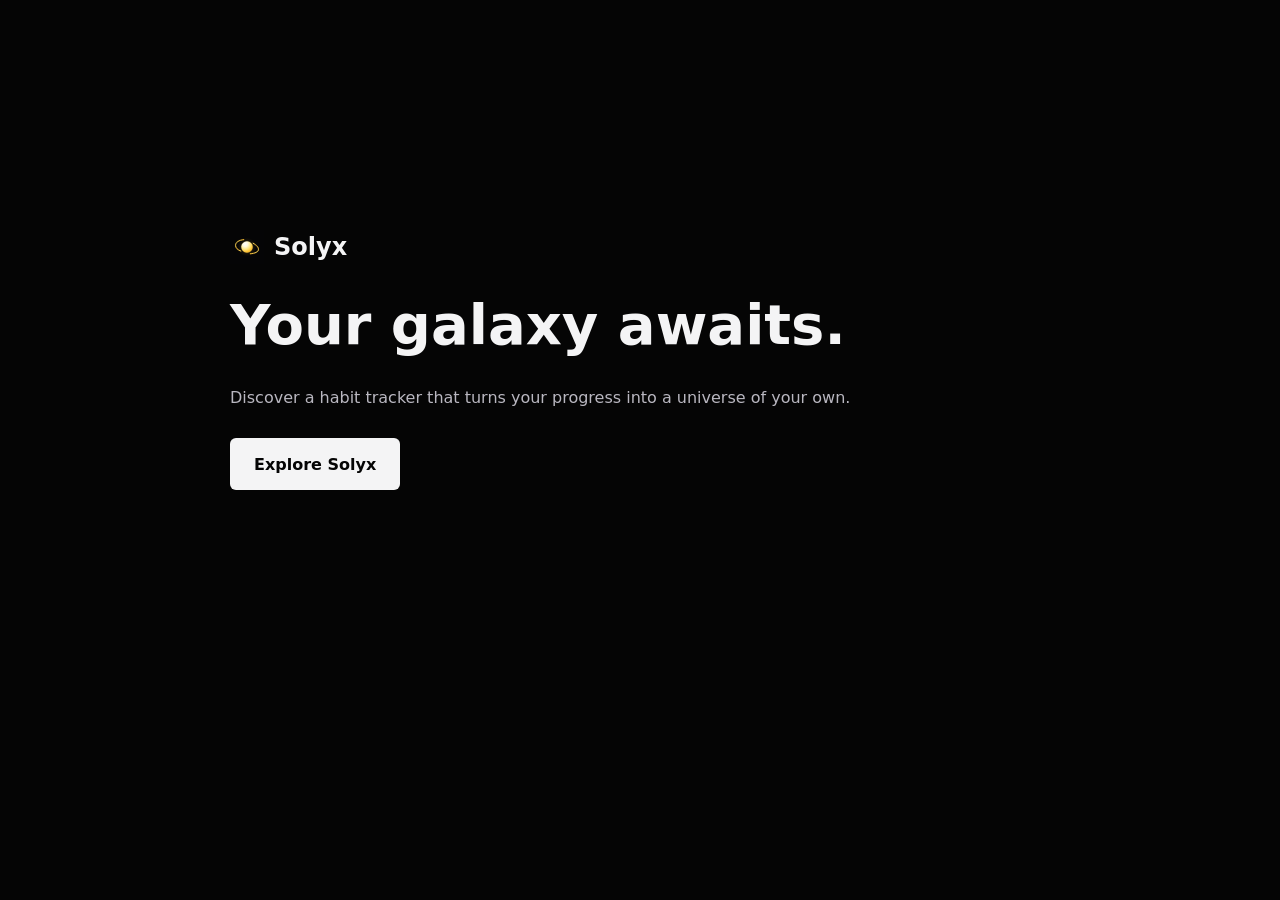
==== commit abb528bd: "Use modern Solyx icon across website and browser icons" ====
--- a/confirmed/index.html
+++ b/confirmed/index.html
@@ -6,13 +6,15 @@
     <meta name="robots" content="noindex" />
     <title>Solyx</title>
     <link rel="stylesheet" href="../styles.css?v=20260929" />
-    <link rel="icon" href="../assets/solyx-icon.svg" />
+    <link rel="icon" href="../assets/solyx-app-icon.svg" />
+    <link rel="icon" href="../assets/favicon-32.png" type="image/png" sizes="32x32" />
+    <link rel="apple-touch-icon" href="../assets/apple-touch-icon.png" sizes="180x180" />
   </head>
   <body>
     <main class="confirmation shell">
       <a class="brand" href="../"
         ><img
-          src="../assets/solyx-icon.svg"
+          src="../assets/solyx-app-icon.svg"
           alt=""
           width="34"
           height="34"
